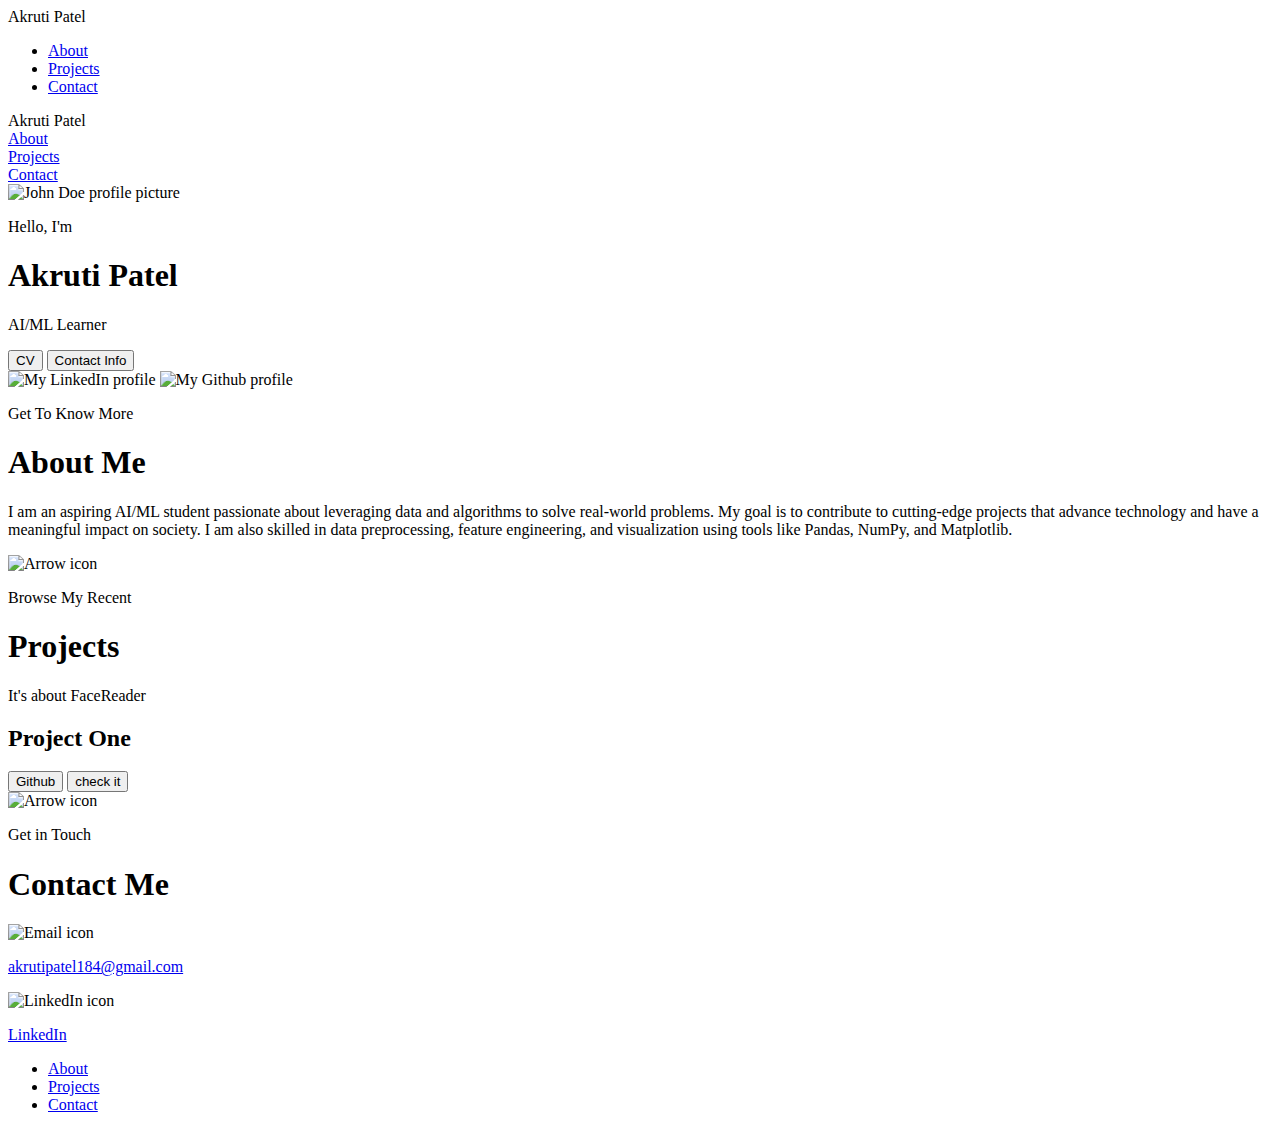
==== index.html @ 2d05e1af "Update and rename MYportfolio.html to index.html" ====
<!DOCTYPE html>
<html lang="en">
  <head>
    <meta charset="UTF-8" />
    <meta http-equiv="X-UA-Compatible" content="IE=edge" />
    <meta name="viewport" content="width=device-width, initial-scale=1.0" />
    <title>My Portfolio</title>
    <link rel="stylesheet" href="style.css" />
    <link rel="stylesheet" href="mediaqueries.css" />
  </head>
  <body>
    <nav id="desktop-nav">
      <div class="logo">Akruti Patel</div>
      <div>
        <ul class="nav-links">
          <li><a href="#about">About</a></li>
        
          <li><a href="#projects">Projects</a></li>
          <li><a href="#contact">Contact</a></li>
        </ul>
      </div>
    </nav>
    <nav id="hamburger-nav">
      <div class="logo">Akruti Patel</div>
      <div class="hamburger-menu">
        <div class="hamburger-icon" onclick="toggleMenu()">
          <span></span>
          <span></span>
          <span></span>
        </div>
        <div class="menu-links">
          <li><a href="#about" onclick="toggleMenu()">About</a></li>
        
          <li><a href="#projects" onclick="toggleMenu()">Projects</a></li>
          <li><a href="#contact" onclick="toggleMenu()">Contact</a></li>
        </div>
      </div>
    </nav>
    <section id="profile">
      <div class="section__pic-container">
        <img src="PIC1.jpg" alt="John Doe profile picture" />
      </div>
      <div class="section__text">
        <p class="section__text__p1">Hello, I'm</p>
        <h1 class="title">Akruti Patel</h1>
        <p class="section__text__p2">AI/ML Learner</p>
        <div class="btn-container">
          <button
            class="btn btn-color-2"
            onclick="window.open('example.pdf')"
          >
            CV
          </button>
          <button class="btn btn-color-1" onclick="location.href='./#contact'">
            Contact Info
          </button>
        </div>
        <div id="socials-container">
          <img
            src="linkedin.png"
            alt="My LinkedIn profile"
            class="icon"
            onclick="location.href='http://www.linkedin.com/in/akruti-patel-0b3089276'"
          />
          <img
            src="github.png"
            alt="My Github profile"
            class="icon"
            onclick="location.href='https://github.com/AKRUTI8'"
          />
        </div>
      </div>
    </section>
    <section id="about">
      <p class="section__text__p1">Get To Know More</p>
      <h1 class="title">About Me</h1>
      <div class="section-container">
        <div class="about-details-container">

          <div class="text-container">
            <p>
                I am an aspiring AI/ML student passionate about leveraging data and algorithms to solve real-world problems.
                My goal is to contribute to cutting-edge projects that advance technology and have a meaningful impact on society.
                I am also skilled in data preprocessing, feature engineering, and visualization using tools like Pandas, NumPy, and Matplotlib. 


            </p>
          </div>
        </div>
      </div>
      <img
        src="arrow.png"
        alt="Arrow icon"
        class="icon arrow"
        onclick="location.href='./#experience'"
      />
    </section>
    <section id="projects">
      <p class="section__text__p1">Browse My Recent</p>
      <h1 class="title">Projects</h1>
      <div class="experience-details-container">
        <div class="about-containers">
          <div class="details-container color-container">
            <div class="article-container">
                It's about FaceReader
            </div>
            <h2 class="experience-sub-title project-title">Project One</h2>
            <div class="btn-container">
              <button
                class="btn btn-color-2 project-btn"
                onclick="location.href='https://github.com/AKRUTI8'"
              >
                Github
              </button>
              <button
                class="btn btn-color-2 project-btn"
                onclick="location.href='https://akruti8.github.io/FER/'"
              >
                check it
              </button>
            </div>
          </div>
           
                
      <img
        src="arrow.png"
        alt="Arrow icon"
        class="icon arrow"
        onclick="location.href='./#contact'"
      />
    </section>
    <section id="contact">
      <p class="section__text__p1">Get in Touch</p>
      <h1 class="title">Contact Me</h1>
      <div class="contact-info-upper-container">
        <div class="contact-info-container">
          <img
            src="email.png"
            alt="Email icon"
            class="icon contact-icon email-icon"
          />
          <p><a href="mailto:examplemail@gmail.com">akrutipatel184@gmail.com</a></p>
        </div>
        <div class="contact-info-container">
          <img
            src="linkedin.png"
            alt="LinkedIn icon"
            class="icon contact-icon"
          />
          <p><a href="http://www.linkedin.com/in/akruti-patel-0b3089276">LinkedIn</a></p>
        </div>
      </div>
    </section>
    <footer>
      <nav>
        <div class="nav-links-container">
          <ul class="nav-links">
            <li><a href="#about">About</a></li>
        
            <li><a href="#projects">Projects</a></li>
            <li><a href="#contact">Contact</a></li>
          </ul>
        </div>
      </nav>

    </footer>
    <script src="script.js"></script>
  </body>
</html>
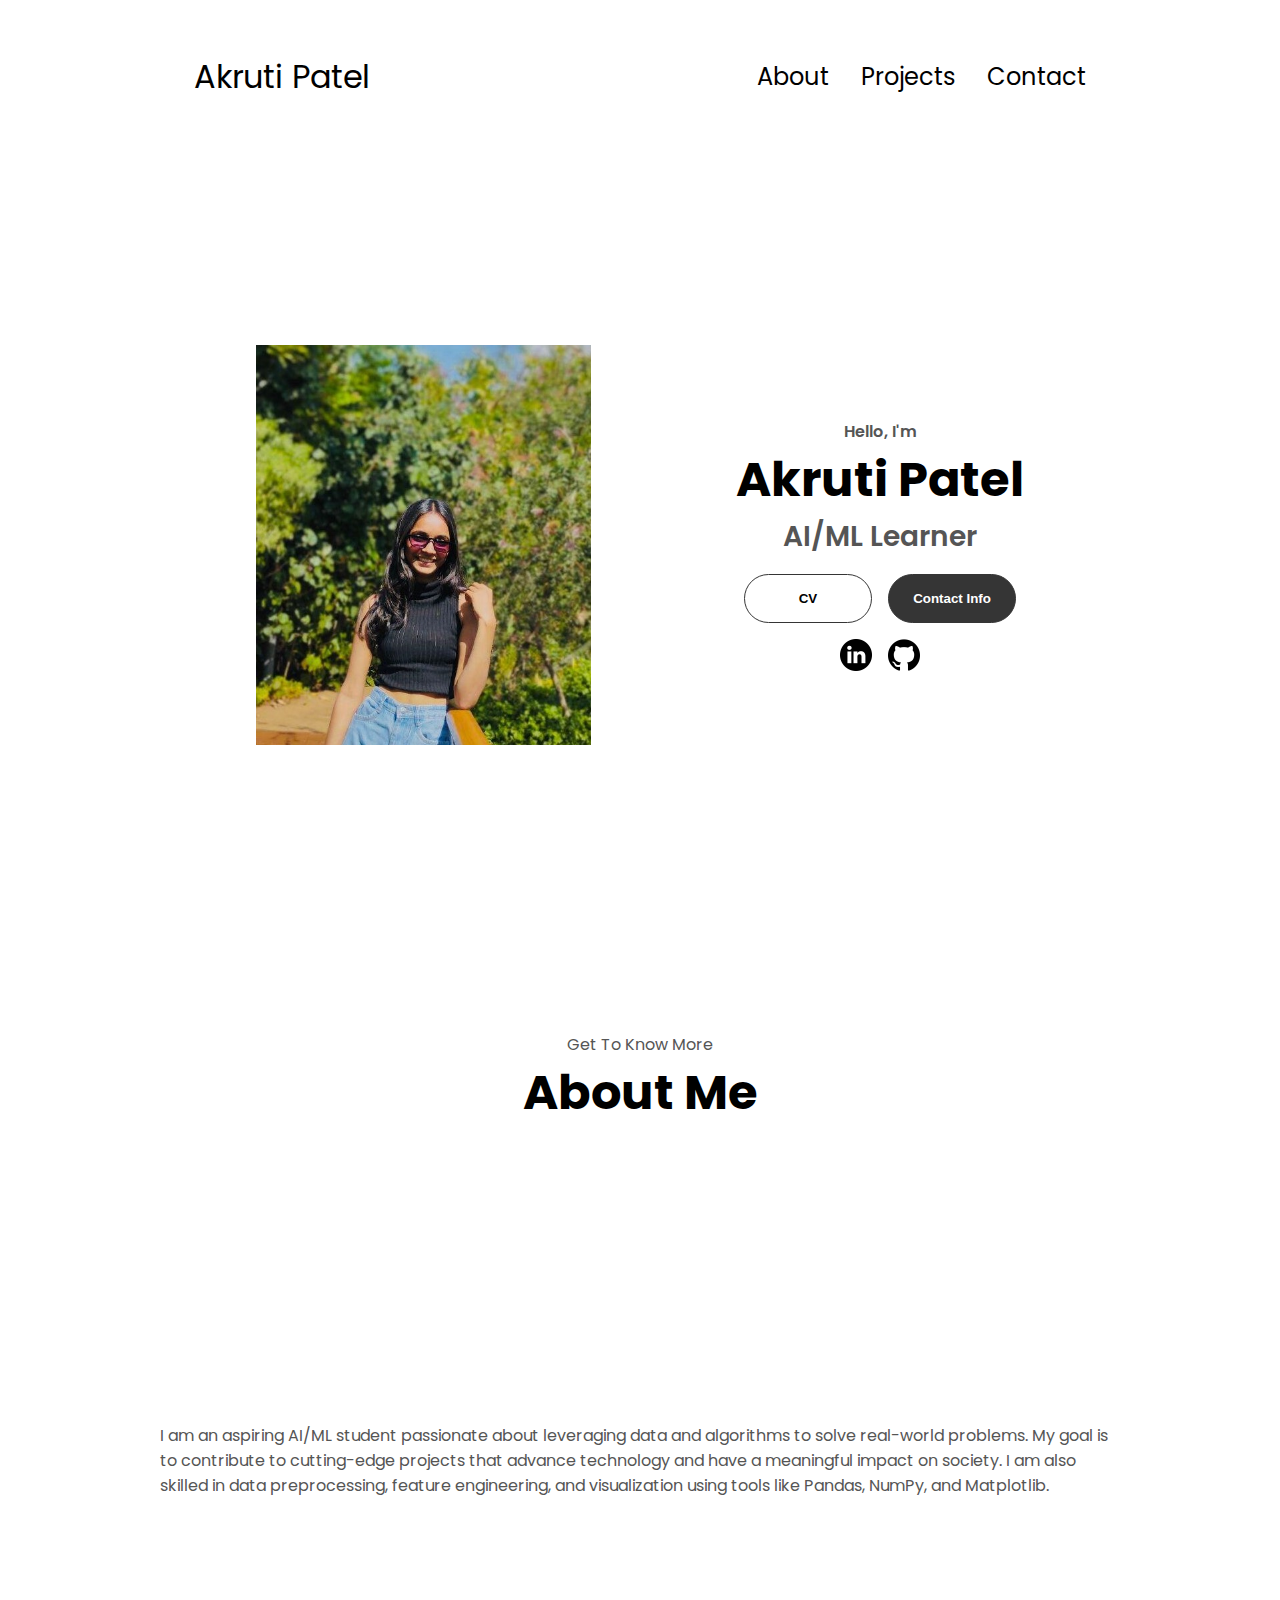
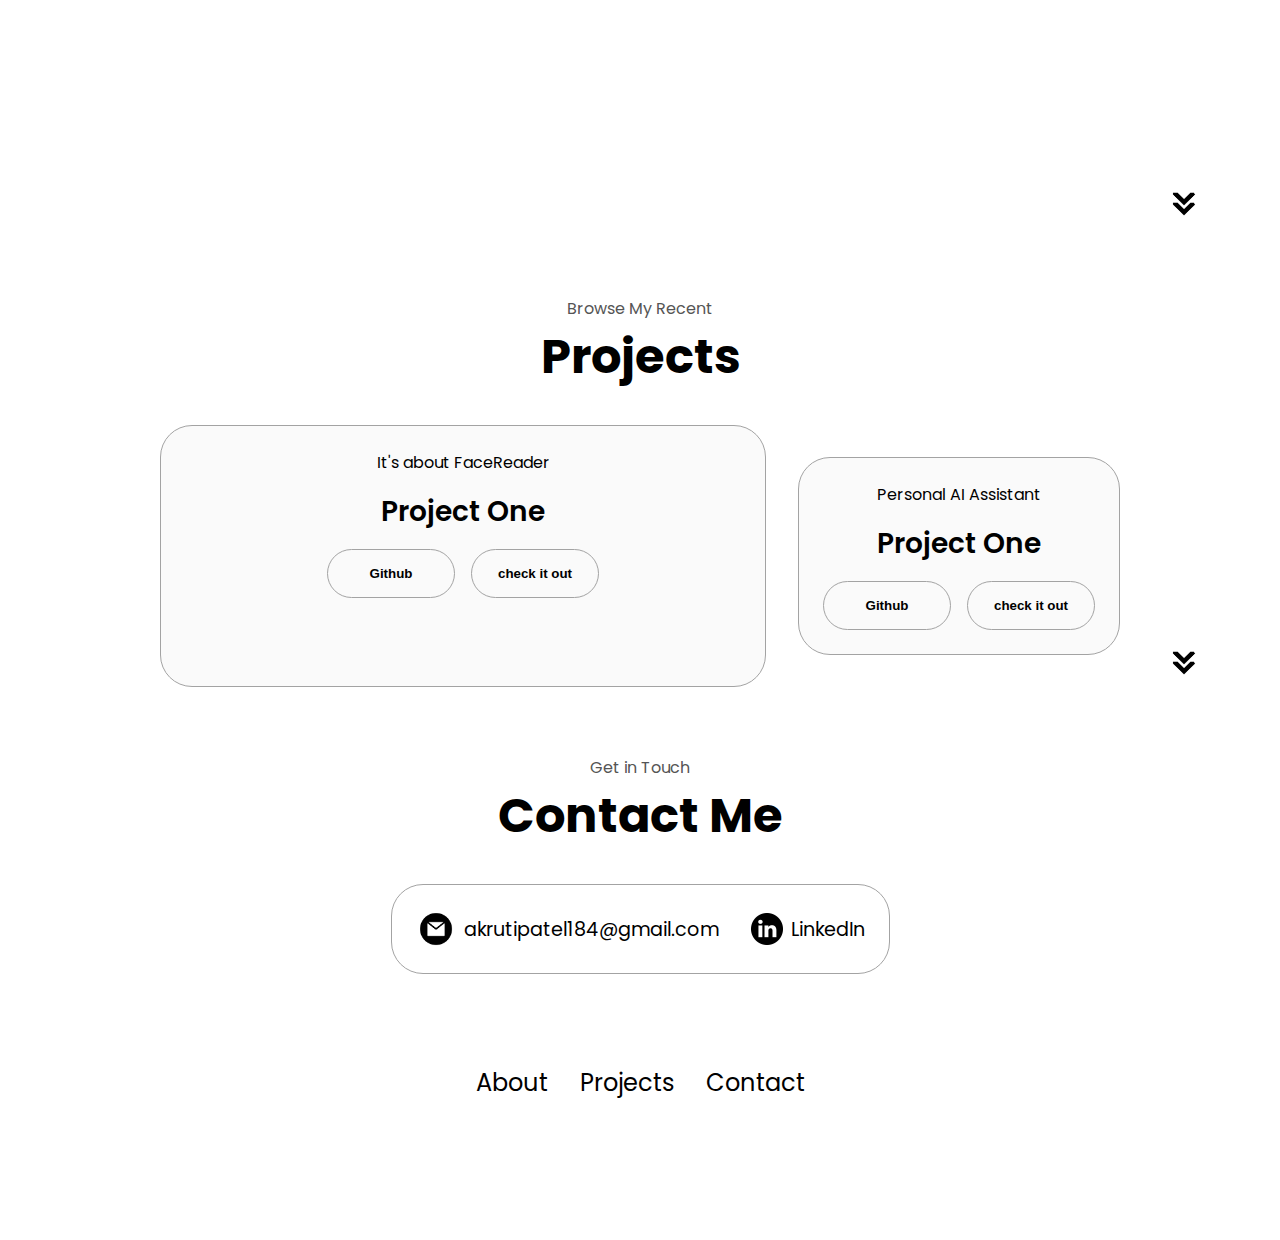
==== commit 8c4973b5: "Update index.html" ====
--- a/index.html
+++ b/index.html
@@ -116,10 +116,32 @@
                 class="btn btn-color-2 project-btn"
                 onclick="location.href='https://akruti8.github.io/FER/'"
               >
-                check it
+                check it out
               </button>
             </div>
           </div>
+          <div class="experience-details-container">
+            <div class="about-containers">
+              <div class="details-container color-container">
+                <div class="article-container">
+                    Personal AI Assistant
+                </div>
+                <h2 class="experience-sub-title project-title">Project One</h2>
+                <div class="btn-container">
+                  <button
+                    class="btn btn-color-2 project-btn"
+                    onclick="location.href='https://github.com/AKRUTI8'"
+                  >
+                    Github
+                  </button>
+                  <button
+                    class="btn btn-color-2 project-btn"
+                    onclick="location.href='https://github.com/AKRUTI8/personalAI"
+                  >
+                    check it out
+                  </button>
+                </div>
+              </div>
            
                 
       <img
--- a/style.css
+++ b/style.css
@@ -0,0 +1,433 @@
+/* GENERAL */
+
+@import url("https://fonts.googleapis.com/css2?family=Poppins:wght@300;400;500;600&display=swap");
+
+* {
+  margin: 0;
+  padding: 0;
+}
+
+body {
+  font-family: "Poppins", sans-serif;
+}
+
+html {
+  scroll-behavior: smooth;
+}
+
+p {
+  color: rgb(85, 85, 85);
+}
+
+/* TRANSITION */
+
+a,
+.btn {
+  transition: all 300ms ease;
+}
+
+/* DESKTOP NAV */
+
+nav,
+.nav-links {
+  display: flex;
+}
+
+nav {
+  justify-content: space-around;
+  align-items: center;
+  height: 17vh;
+}
+
+.nav-links {
+  gap: 2rem;
+  list-style: none;
+  font-size: 1.5rem;
+}
+
+a {
+  color: black;
+  text-decoration: none;
+  text-decoration-color: white;
+}
+
+a:hover {
+  color: grey;
+  text-decoration: underline;
+  text-underline-offset: 1rem;
+  text-decoration-color: rgb(181, 181, 181);
+}
+
+.logo {
+  font-size: 2rem;
+}
+
+.logo:hover {
+  cursor: default;
+}
+
+/* HAMBURGER MENU */
+
+#hamburger-nav {
+  display: none;
+}
+
+.hamburger-menu {
+  position: relative;
+  display: inline-block;
+}
+
+.hamburger-icon {
+  display: flex;
+  flex-direction: column;
+  justify-content: space-between;
+  height: 24px;
+  width: 30px;
+  cursor: pointer;
+}
+
+.hamburger-icon span {
+  width: 100%;
+  height: 2px;
+  background-color: black;
+  transition: all 0.3 ease-in-out;
+}
+
+.menu-links {
+  position: absolute;
+  top: 100%;
+  right: 0;
+  background-color: white;
+  width: fit-content;
+  max-height: 0;
+  overflow: hidden;
+  transition: all 0.3 ease-in-out;
+}
+
+.menu-links a {
+  display: block;
+  padding: 10px;
+  text-align: center;
+  font-size: 1.5rem;
+  color: black;
+  text-decoration: none;
+  transition: all 0.3 ease-in-out;
+}
+
+.menu-links li {
+  list-style: none;
+}
+
+.menu-links.open {
+  max-height: 300px;
+}
+
+.hamburger-icon.open span:first-child {
+  transform: rotate(45deg) translate(10px, 5px);
+}
+
+.hamburger-icon.open span:nth-child(2) {
+  opacity: 0;
+}
+
+.hamburger-icon.open span:last-child {
+  transform: rotate(-45deg) translate(10px, -5px);
+}
+
+.hamburger-icon span:first-child {
+  transform: none;
+}
+
+.hamburger-icon span:first-child {
+  opacity: 1;
+}
+
+.hamburger-icon span:first-child {
+  transform: none;
+}
+
+/* SECTIONS */
+
+section {
+  padding-top: 4vh;
+  height: 96vh;
+  margin: 0 10rem;
+  box-sizing: border-box;
+  min-height: fit-content;
+}
+
+.section-container {
+  display: flex;
+}
+
+/* PROFILE SECTION */
+
+#profile {
+  display: flex;
+  justify-content: center;
+  gap: 5rem;
+  height: 80vh;
+}
+
+.section__pic-container {
+  display: flex;
+  height: 400px;
+  width: 400px;
+  margin: auto 0;
+}
+
+.section__text {
+  align-self: center;
+  text-align: center;
+}
+
+.section__text p {
+  font-weight: 600;
+}
+
+.section__text__p1 {
+  text-align: center;
+}
+
+.section__text__p2 {
+  font-size: 1.75rem;
+  margin-bottom: 1rem;
+}
+
+.title {
+  font-size: 3rem;
+  text-align: center;
+}
+
+#socials-container {
+  display: flex;
+  justify-content: center;
+  margin-top: 1rem;
+  gap: 1rem;
+}
+
+/* ICONS */
+
+.icon {
+  cursor: pointer;
+  height: 2rem;
+}
+
+/* BUTTONS */
+
+.btn-container {
+  display: flex;
+  justify-content: center;
+  gap: 1rem;
+}
+
+.btn {
+  font-weight: 600;
+  transition: all 300ms ease;
+  padding: 1rem;
+  width: 8rem;
+  border-radius: 2rem;
+}
+
+.btn-color-1,
+.btn-color-2 {
+  border: rgb(53, 53, 53) 0.1rem solid;
+}
+
+.btn-color-1:hover,
+.btn-color-2:hover {
+  cursor: pointer;
+}
+
+.btn-color-1,
+.btn-color-2:hover {
+  background: rgb(53, 53, 53);
+  color: white;
+}
+
+.btn-color-1:hover {
+  background: rgb(0, 0, 0);
+}
+
+.btn-color-2 {
+  background: none;
+}
+
+.btn-color-2:hover {
+  border: rgb(255, 255, 255) 0.1rem solid;
+}
+
+.btn-container {
+  gap: 1rem;
+}
+
+/* ABOUT SECTION */
+
+#about {
+  position: relative;
+}
+
+.about-containers {
+  gap: 2rem;
+  margin-bottom: 2rem;
+  margin-top: 2rem;
+  text-size-adjust: 5px;
+}
+
+.about-details-container {
+  justify-content: center;
+  flex-direction: column;
+}
+
+.about-containers,
+.about-details-container {
+  display: flex;
+}
+
+.about-pic {
+  border-radius: 2rem;
+}
+
+.arrow {
+  position: absolute;
+  right: -5rem;
+  bottom: 2.5rem;
+}
+
+.details-container {
+  padding: 1.5rem;
+  flex: 1;
+  background: white;
+  border-radius: 2rem;
+  border: rgb(53, 53, 53) 0.1rem solid;
+  border-color: rgb(163, 163, 163);
+  text-align: center;
+}
+
+.section-container {
+  gap: 4rem;
+  height: 80%;
+}
+
+.section__pic-container {
+  height: 400px;
+  width: 400px;
+  margin: auto 0;
+}
+
+/* EXPERIENCE SECTION */
+
+#experience {
+  position: relative;
+}
+
+.experience-sub-title {
+  color: rgb(85, 85, 85);
+  font-weight: 600;
+  font-size: 1.75rem;
+  margin-bottom: 2rem;
+}
+
+.experience-details-container {
+  display: flex;
+  justify-content: center;
+  flex-direction: column;
+}
+
+.article-container {
+  display: flex;
+  text-align: initial;
+  flex-wrap: wrap;
+  flex-direction: row;
+  gap: 2.5rem;
+  justify-content: space-around;
+}
+
+article {
+  display: flex;
+  width: 10rem;
+  justify-content: space-around;
+  gap: 0.5rem;
+}
+
+article .icon {
+  cursor: default;
+}
+
+/* PROJECTS SECTION */
+
+#projects {
+  position: relative;
+}
+
+.color-container {
+  border-color: rgb(163, 163, 163);
+  background: rgb(250, 250, 250);
+}
+
+.project-img {
+  border-radius: 2rem;
+  width: 90%;
+  height: 90%;
+}
+
+.project-title {
+  margin: 1rem;
+  color: black;
+}
+
+.project-btn {
+  color: black;
+  border-color: rgb(163, 163, 163);
+}
+
+/* CONTACT */
+
+#contact {
+  display: flex;
+  justify-content: center;
+  flex-direction: column;
+  height: 70vh;
+}
+
+.contact-info-upper-container {
+  display: flex;
+  justify-content: center;
+  border-radius: 2rem;
+  border: rgb(53, 53, 53) 0.1rem solid;
+  border-color: rgb(163, 163, 163);
+  background: (250, 250, 250);
+  margin: 2rem auto;
+  padding: 0.5rem;
+}
+
+.contact-info-container {
+  display: flex;
+  align-items: center;
+  justify-content: center;
+  gap: 0.5rem;
+  margin: 1rem;
+}
+
+.contact-info-container p {
+  font-size: larger;
+}
+
+.contact-icon {
+  cursor: default;
+}
+
+.email-icon {
+  height: 2.5rem;
+}
+
+/* FOOTER SECTION */
+
+footer {
+  height: 26vh;
+  margin: 0 1rem;
+}
+
+footer p {
+  text-align: center;
+}--- a/mediaqueries.css
+++ b/mediaqueries.css
@@ -0,0 +1,103 @@
+@media screen and (max-width: 1400px) {
+    #profile {
+      height: 83vh;
+      margin-bottom: 6rem;
+    }
+    .about-containers {
+      flex-wrap: wrap;
+    }
+    #contact,
+    #projects {
+      height: fit-content;
+    }
+  }
+  
+  @media screen and (max-width: 1200px) {
+    #desktop-nav {
+      display: none;
+    }
+    #hamburger-nav {
+      display: flex;
+    }
+    #experience,
+    .experience-details-container {
+      margin-top: 2rem;
+    }
+    #profile,
+    .section-container {
+      display: block;
+    }
+    .arrow {
+      display: none;
+    }
+    section,
+    .section-container {
+      height: fit-content;
+    }
+    section {
+      margin: 0 5%;
+    }
+    .section__pic-container {
+      width: 275px;
+      height: 275px;
+      margin: 0 auto 2rem;
+    }
+    .about-containers {
+      margin-top: 0;
+    }
+  }
+  
+  @media screen and (max-width: 600px) {
+    #contact,
+    footer {
+      height: 40vh;
+    }
+    #profile {
+      height: 83vh;
+      margin-bottom: 0;
+    }
+    article {
+      font-size: 1rem;
+    }
+    footer nav {
+      height: fit-content;
+      margin-bottom: 2rem;
+    }
+    .about-containers,
+    .contact-info-upper-container,
+    .btn-container {
+      flex-wrap: wrap;
+    }
+    .contact-info-container {
+      margin: 0;
+    }
+    .contact-info-container p,
+    .nav-links li a {
+      font-size: 1rem;
+    }
+    .experience-sub-title {
+      font-size: 1.25rem;
+    }
+    .logo {
+      font-size: 1.5rem;
+    }
+    .nav-links {
+      flex-direction: column;
+      gap: 0.5rem;
+      text-align: center;
+    }
+    .section__pic-container {
+      width: auto;
+      height: 46vw;
+      justify-content: center;
+    }
+    .section__text__p2 {
+      font-size: 1.25rem;
+    }
+    .title {
+      font-size: 2rem;
+    }
+    .text-container {
+      text-align: justify;
+    }
+  }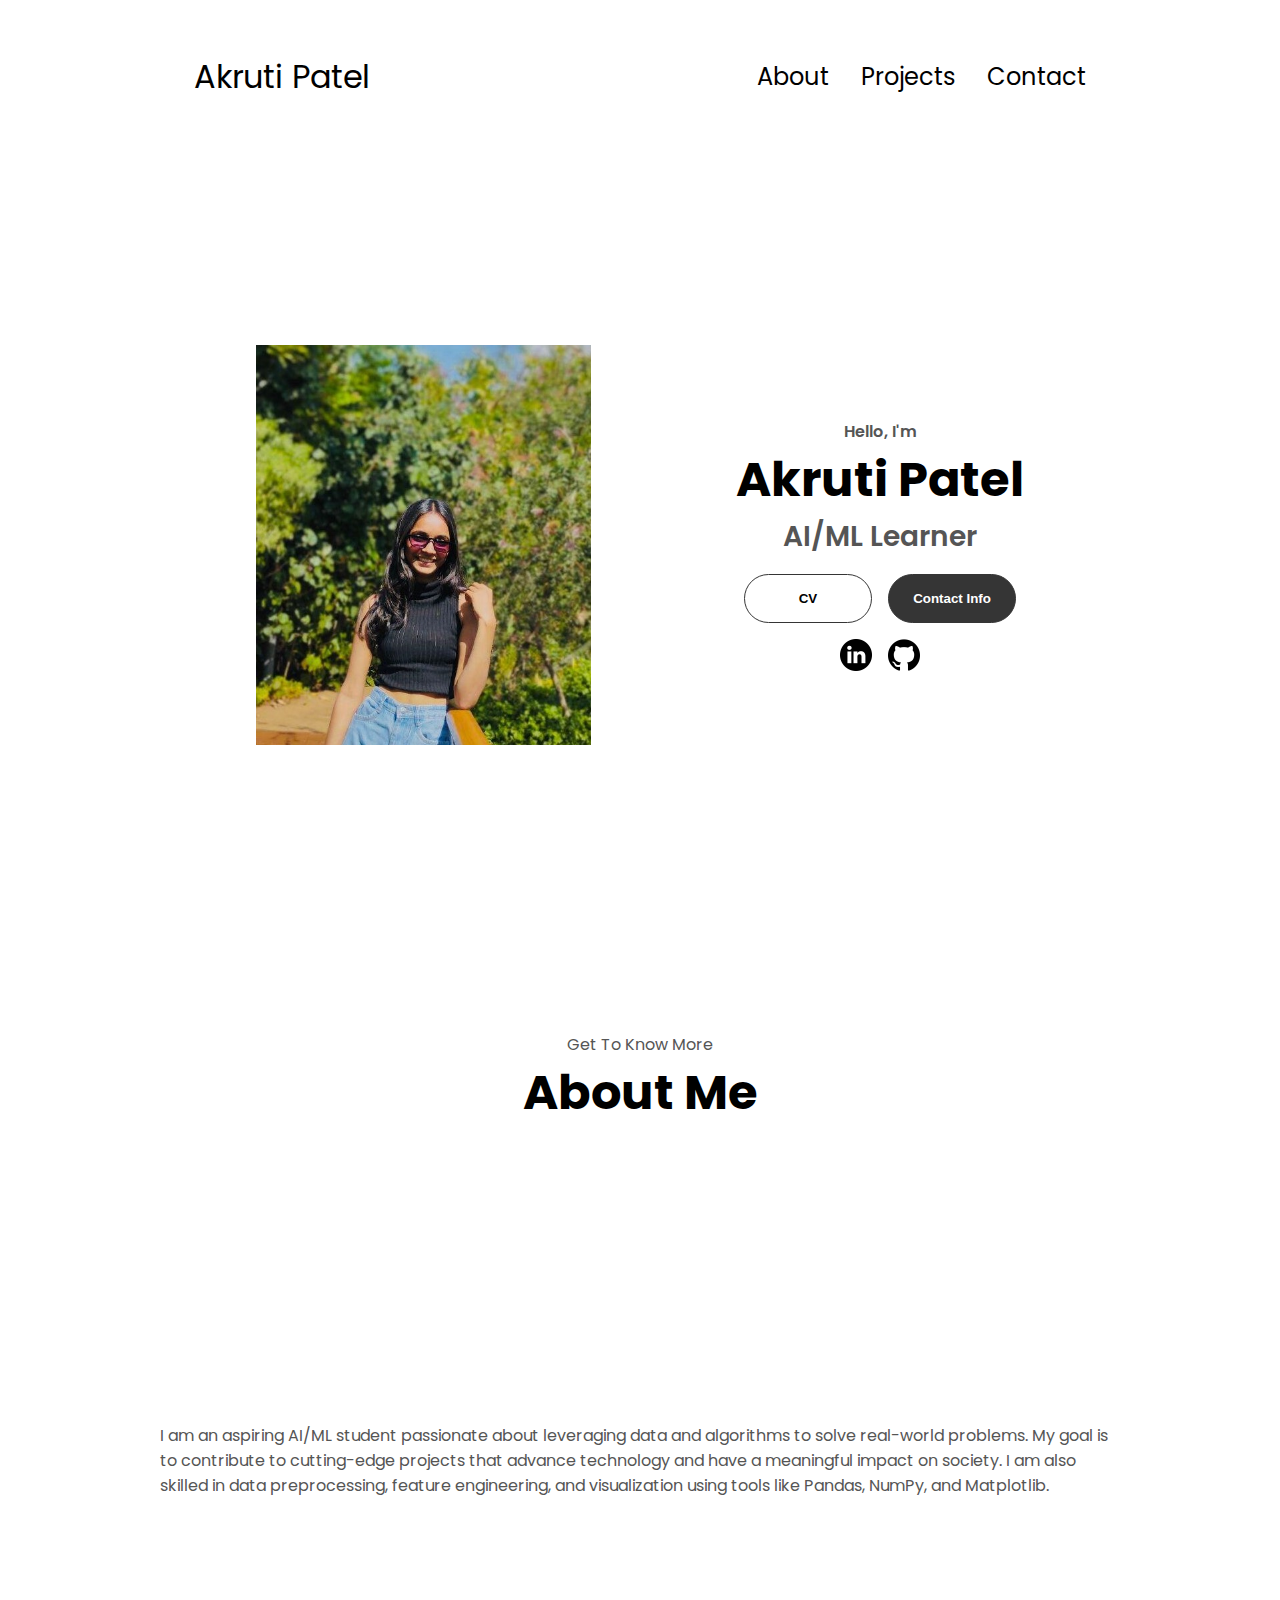
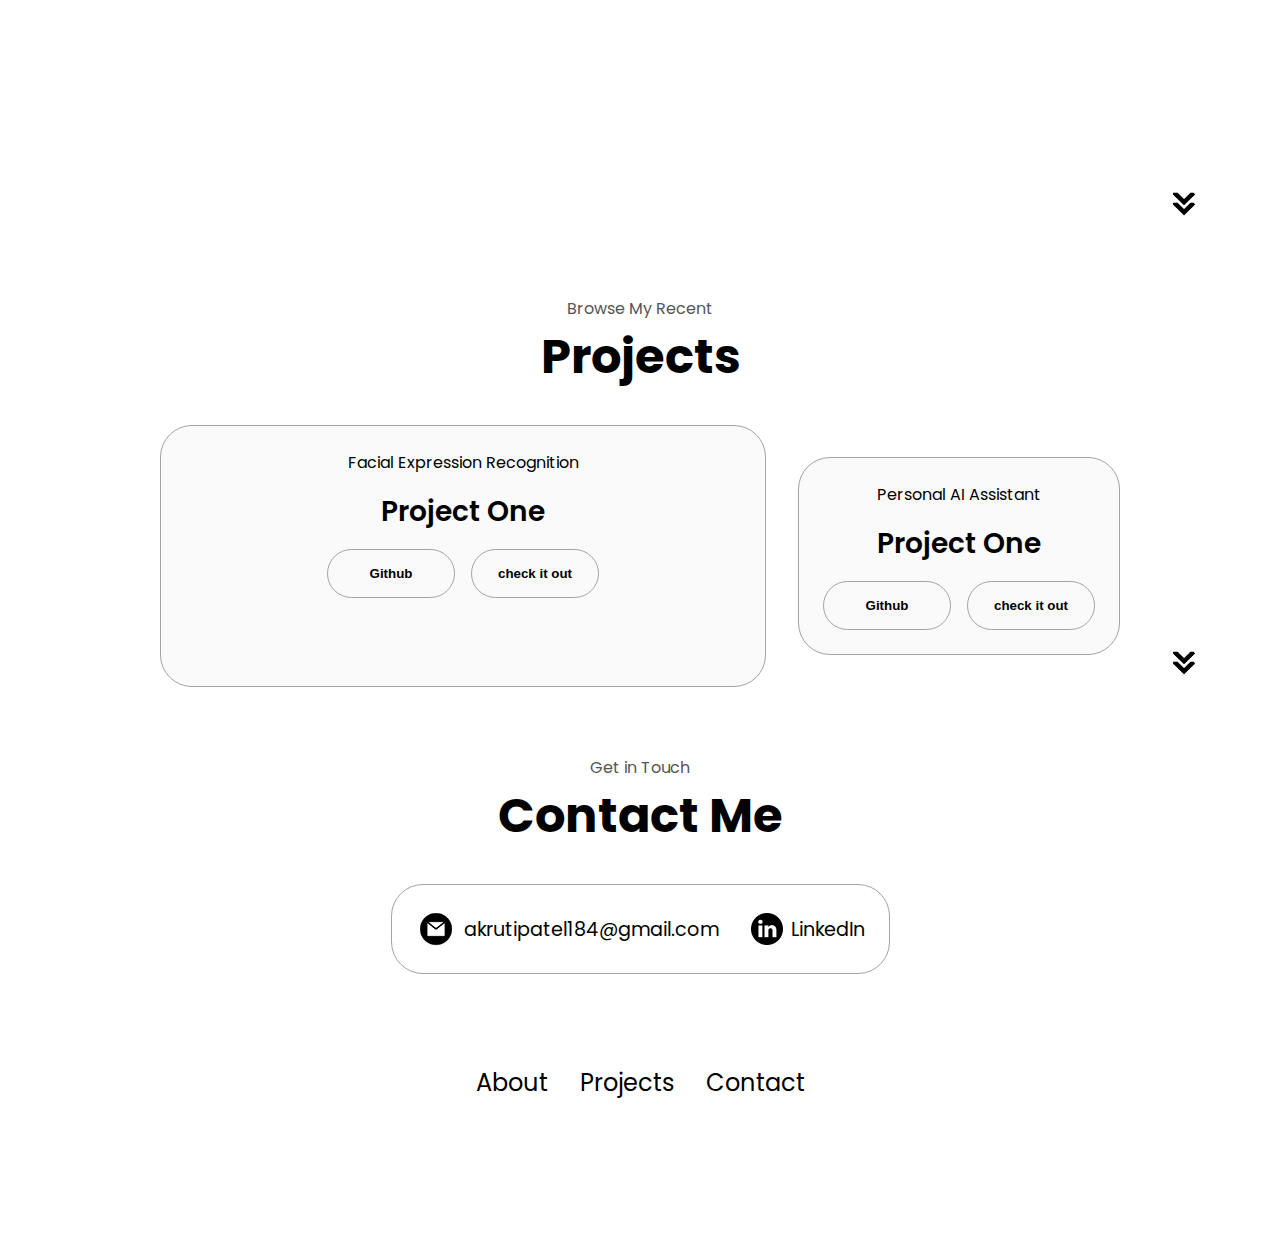
==== commit f3eb1173: "Update and rename PORTFOLIO.html to index.html" ====
--- a/index.html
+++ b/index.html
@@ -47,7 +47,7 @@
         <div class="btn-container">
           <button
             class="btn btn-color-2"
-            onclick="window.open('example.pdf')"
+            onclick="window.open('resumee.pdf')"
           >
             CV
           </button>
@@ -102,7 +102,7 @@
         <div class="about-containers">
           <div class="details-container color-container">
             <div class="article-container">
-                It's about FaceReader
+                Facial Expression Recognition
             </div>
             <h2 class="experience-sub-title project-title">Project One</h2>
             <div class="btn-container">
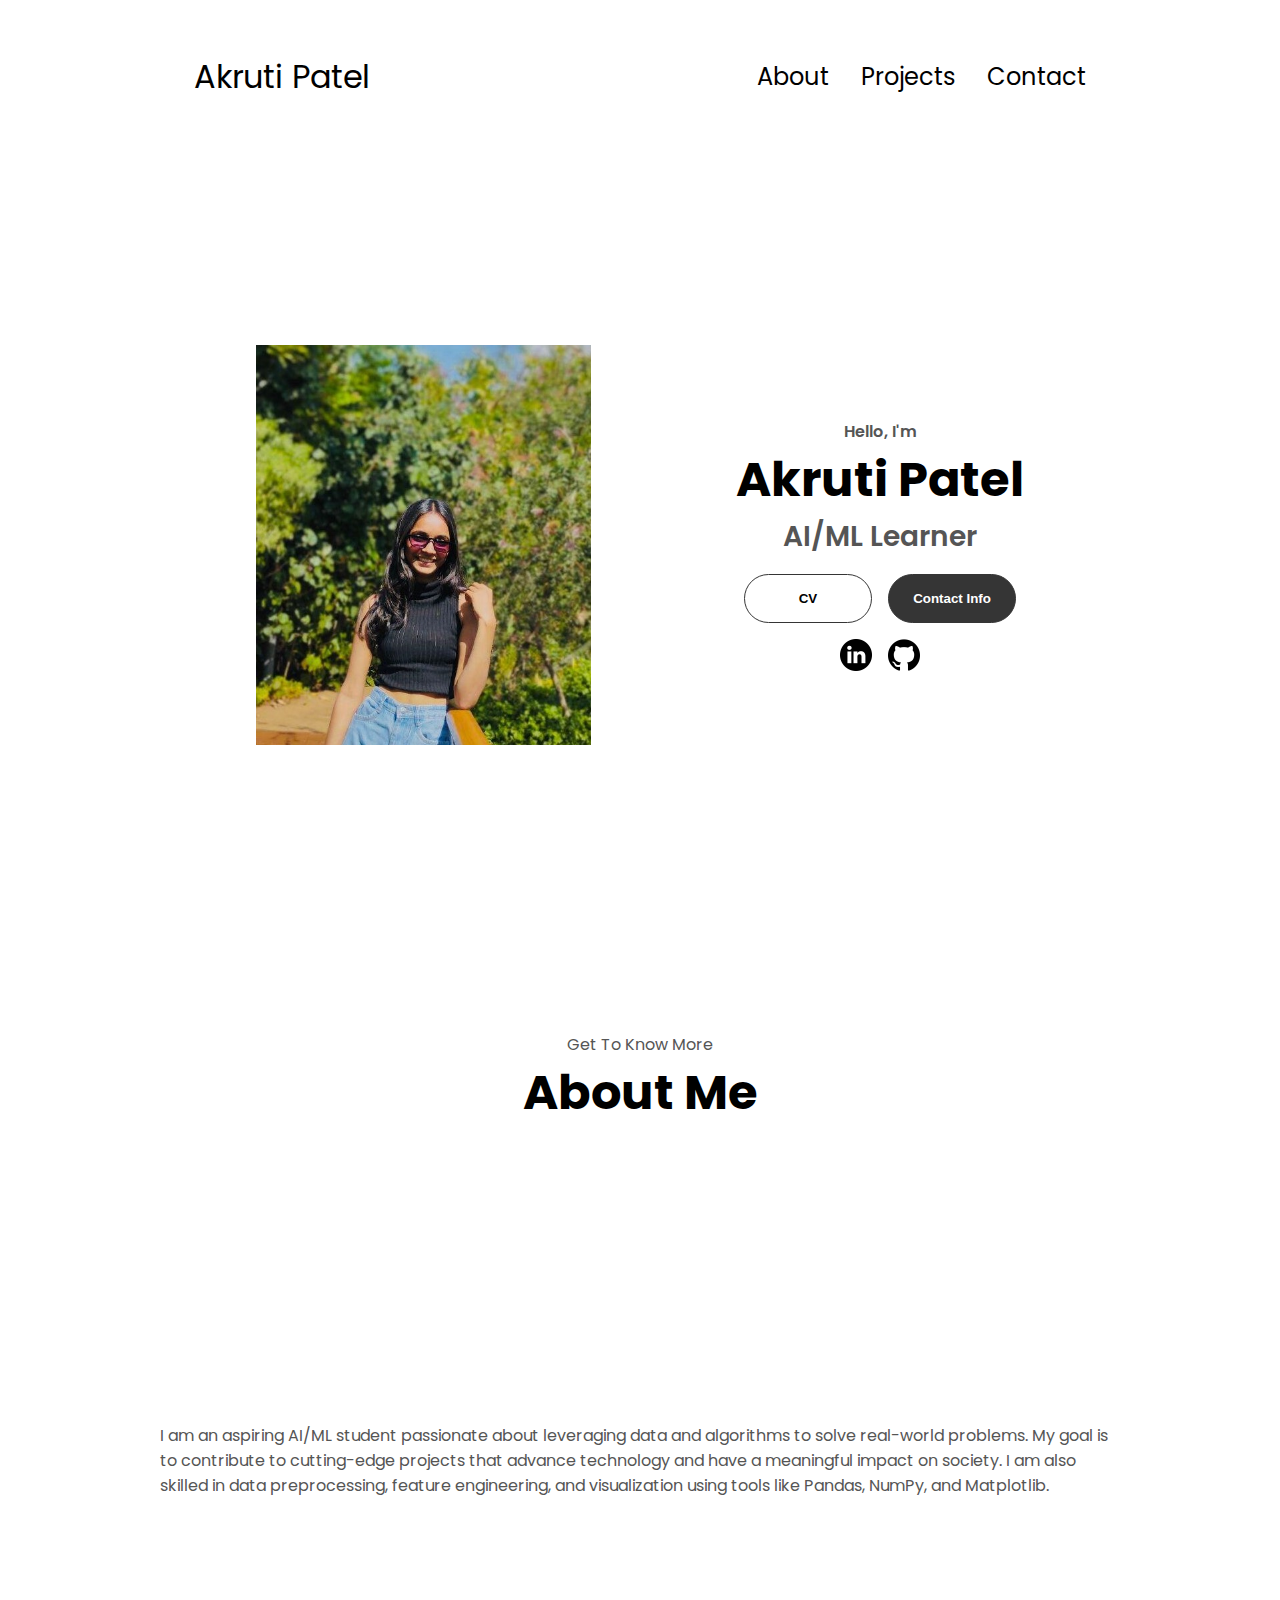
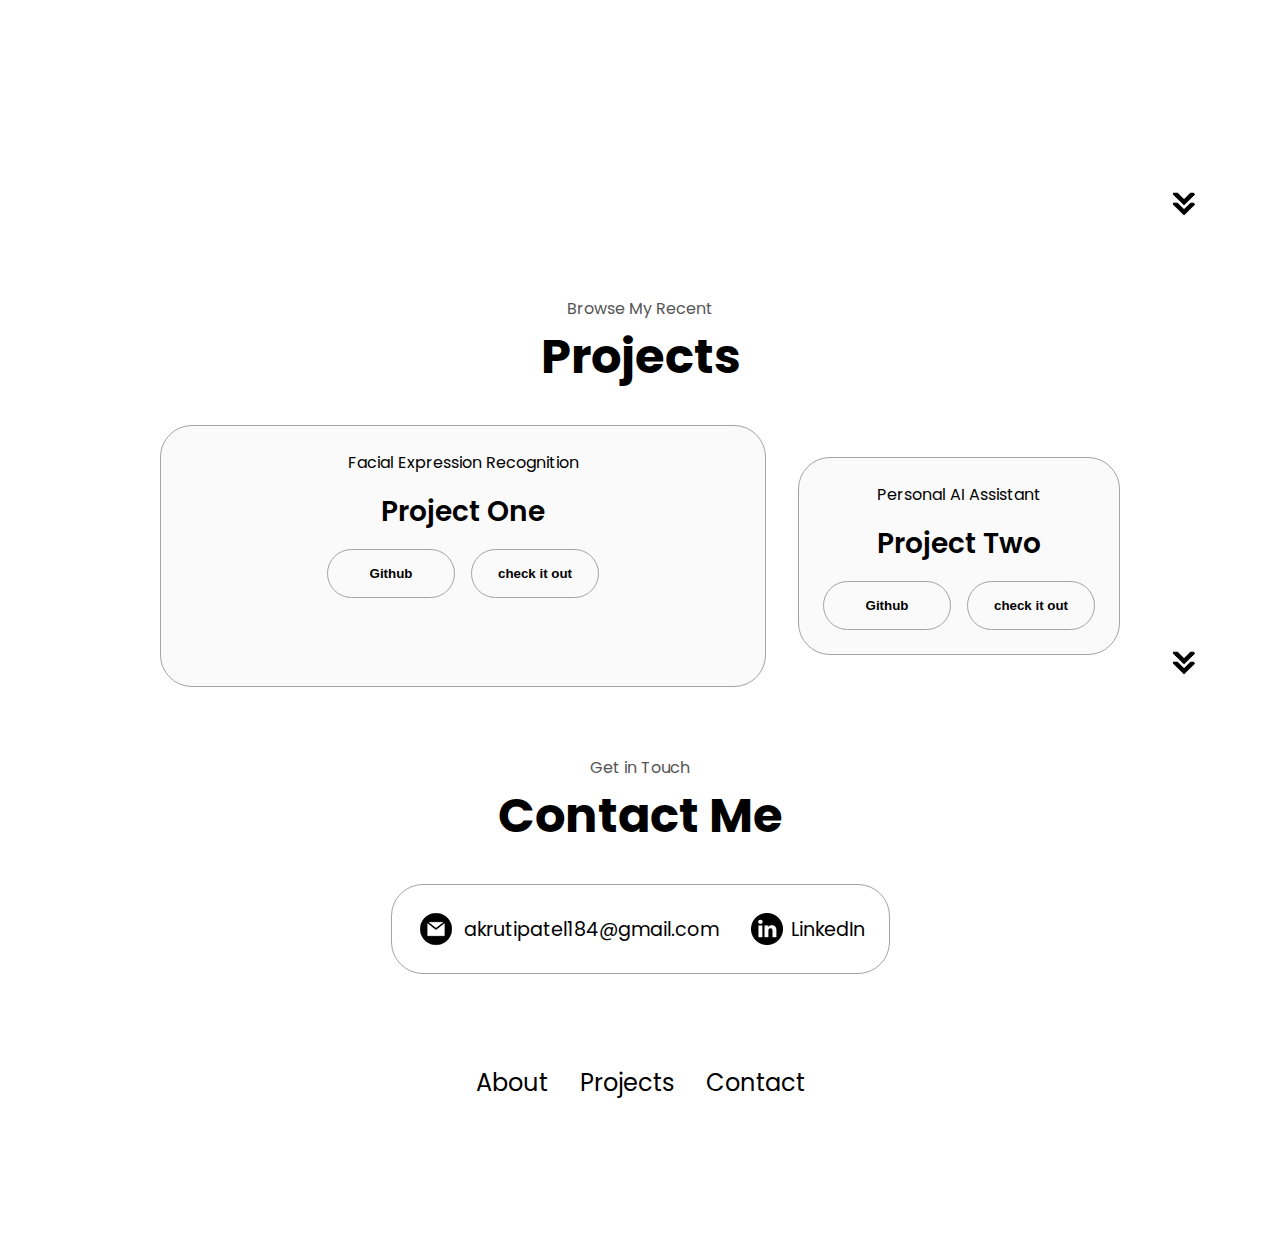
==== commit 69fbb706: "Update index.html" ====
--- a/index.html
+++ b/index.html
@@ -126,7 +126,7 @@
                 <div class="article-container">
                     Personal AI Assistant
                 </div>
-                <h2 class="experience-sub-title project-title">Project One</h2>
+                <h2 class="experience-sub-title project-title">Project Two</h2>
                 <div class="btn-container">
                   <button
                     class="btn btn-color-2 project-btn"
